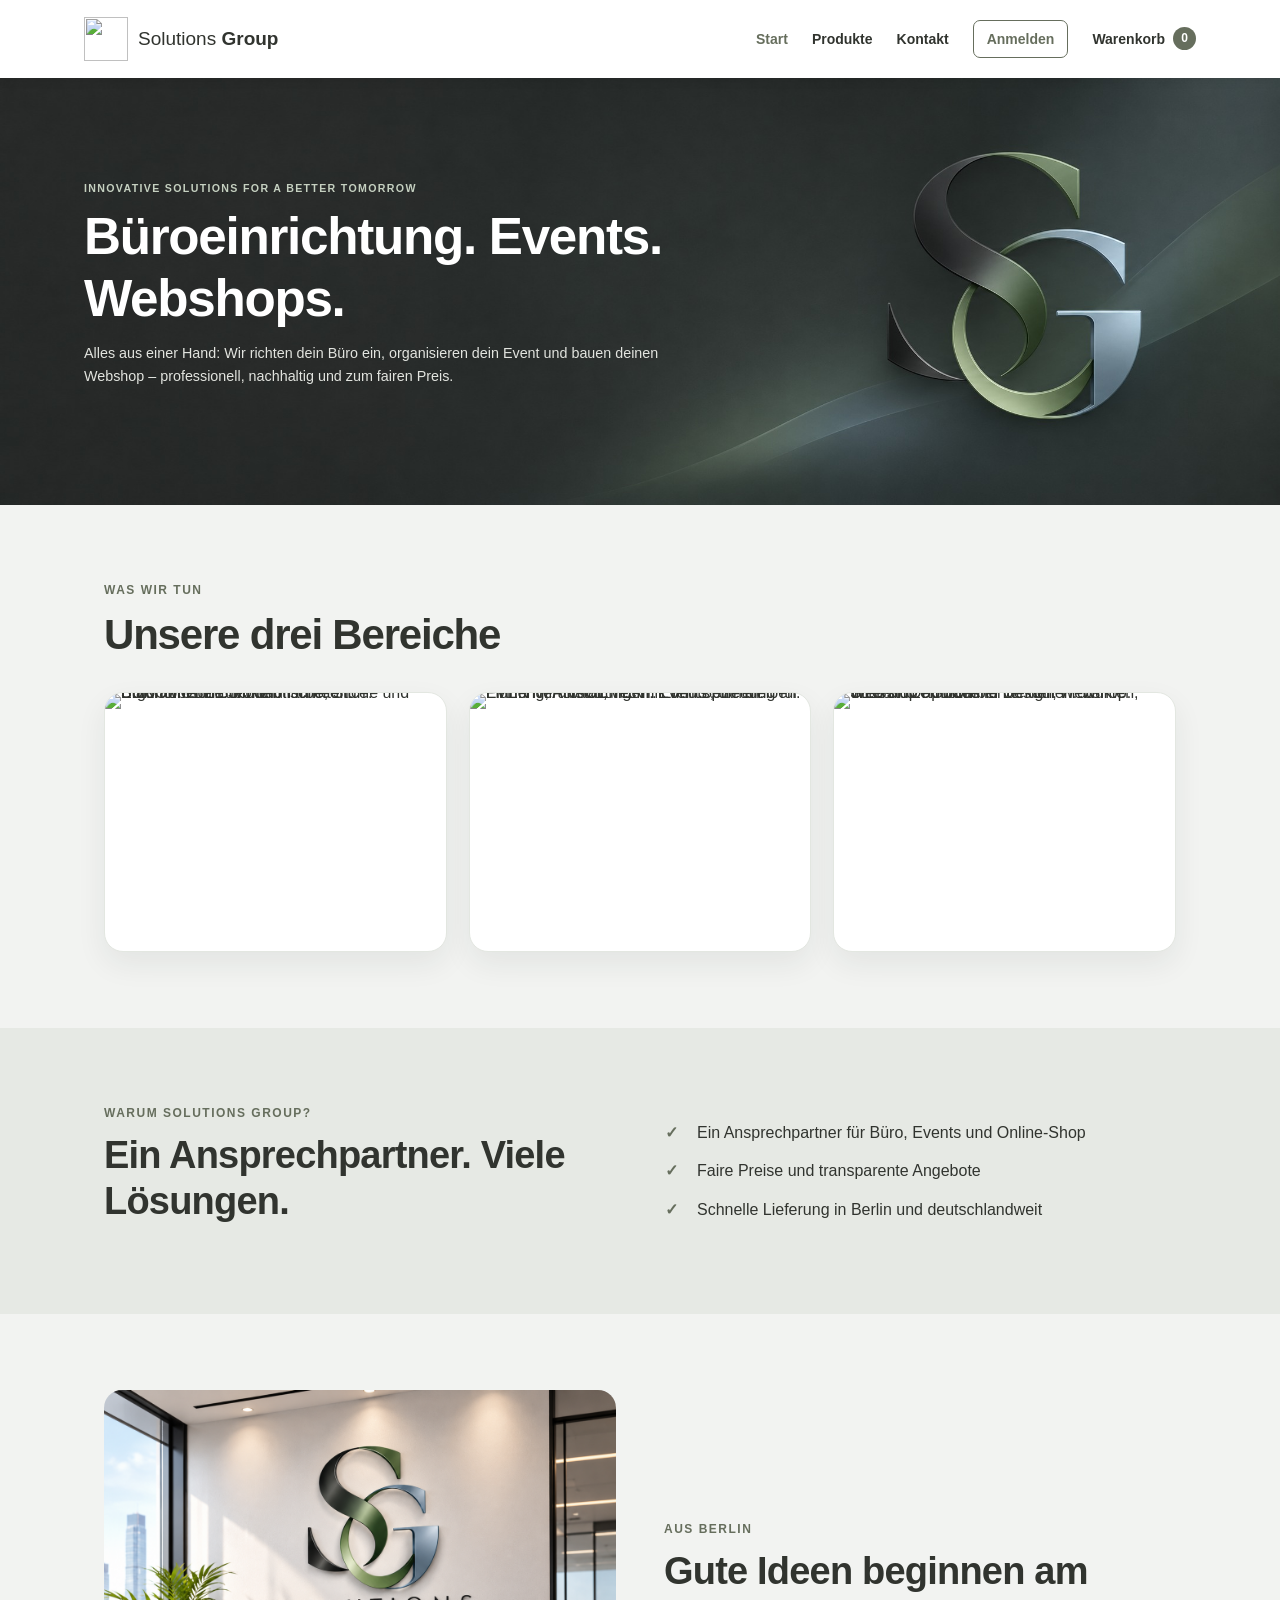
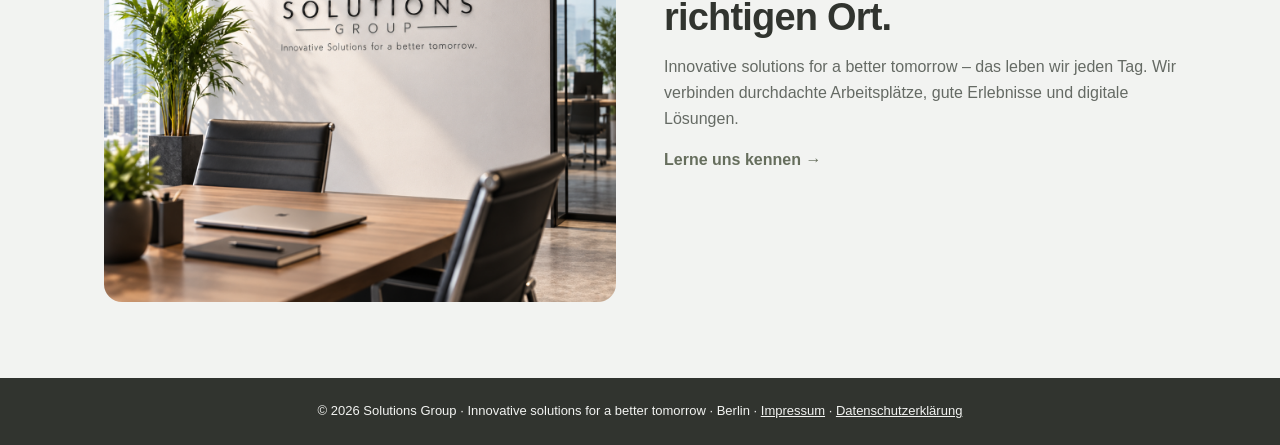
==== vorschau-landingpages/index.html @ e8a99bf3 "Schließe leeren Warenkorb bei Produkte entdecken und führe zur Bereichsauswahl" ====
<!doctype html>
<html lang="de">
  <head>
    <meta charset="utf-8">
    <meta name="viewport" content="width=device-width, initial-scale=1">
    <meta name="description" content="Solutions Group: Büromöbel, Eventmanagement und Webshops aus einer Hand.">
    <title>Solutions Group – Startseite · Vorschau</title><meta name="robots" content="noindex,nofollow">
    <style>:root {
  color-scheme: light;
  --main: #88979f;
  --dark: #31342f;
  --green: #666e5d;
  --light: #f2f3f1;
  --white: #fff;
  --muted: #656a64;
  --shadow: 0 12px 32px rgb(34 42 39 / 9%);
}

* {
  box-sizing: border-box;
}

html {
  scroll-behavior: smooth;
}

body {
  margin: 0;
  background: var(--light);
  color: var(--dark);
  font-family: Arial, Helvetica, sans-serif;
  line-height: 1.6;
}

a {
  color: inherit;
}

.site-header {
  position: sticky;
  z-index: 5;
  top: 0;
  background: rgb(255 255 255 / 96%);
  box-shadow: 0 2px 10px rgb(0 0 0 / 8%);
}

.nav {
  display: flex;
  max-width: 1160px;
  min-height: 78px;
  align-items: center;
  justify-content: space-between;
  gap: 20px;
  margin: auto;
  padding: 10px 24px;
}

.brand {
  display: inline-flex;
  align-items: center;
  gap: 10px;
  color: var(--dark);
  font-size: 19px;
  text-decoration: none;
  white-space: nowrap;
}

.brand-mark {
  display: grid;
  width: 44px;
  height: 44px;
  place-items: center;
  border-radius: 12px;
}

.brand-mark img {
  display: block;
  width: 100%;
  height: 100%;
  object-fit: contain;
}

nav {
  display: flex;
  align-items: center;
  gap: 24px;
}

nav a {
  font-size: 14px;
  font-weight: 700;
  text-decoration: none;
}

nav a:hover,
nav a[aria-current="page"] {
  color: var(--green);
}

.nav-auth-link {
  display: inline-flex;
  min-height: 38px;
  align-items: center;
  justify-content: center;
  padding: 7px 13px;
  border: 1px solid var(--green);
  border-radius: 7px;
  color: var(--green);
  cursor: pointer;
  font: inherit;
  font-size: 14px;
  font-weight: 700;
  text-decoration: none;
  white-space: nowrap;
}

.nav-auth-link:hover {
  background: var(--green);
  color: var(--white);
}

.cart-link {
  white-space: nowrap;
}

.cart-badge {
  display: inline-grid;
  min-width: 23px;
  height: 23px;
  place-items: center;
  margin-left: 4px;
  padding: 0 6px;
  border-radius: 20px;
  background: var(--green);
  color: var(--white);
  font-size: 12px;
}

.hero {
  display: grid;
  min-height: 470px;
  grid-template-columns: minmax(0, 1fr) minmax(260px, 0.9fr);
  align-items: center;
  gap: 32px;
  overflow: hidden;
  padding: 58px max(24px, calc((100vw - 1112px) / 2));
  background: var(--dark);
  color: var(--white);
}

.hero-content {
  max-width: 620px;
}

.eyebrow {
  margin: 0 0 10px;
  color: var(--green);
  font-size: 12px;
  font-weight: 800;
  letter-spacing: 1.5px;
  text-transform: uppercase;
}

.hero .eyebrow {
  color: #c5d0c0;
}

h1,
h2,
h3,
p {
  margin-top: 0;
}

h1,
h2,
h3 {
  line-height: 1.2;
}

.hero h1 {
  max-width: 650px;
  margin-bottom: 14px;
  font-size: clamp(38px, 5vw, 58px);
  letter-spacing: -1.5px;
}

.hero-content > p:not(.eyebrow) {
  max-width: 580px;
  color: #e2e4df;
}

.button {
  display: inline-flex;
  min-height: 46px;
  align-items: center;
  justify-content: center;
  margin-top: 12px;
  padding: 11px 20px;
  border: 0;
  border-radius: 8px;
  background: var(--green);
  color: var(--white);
  cursor: pointer;
  font: inherit;
  font-weight: 700;
  text-align: center;
  text-decoration: none;
  transition: background 150ms ease, transform 150ms ease;
}

.button:hover {
  transform: translateY(-1px);
  background: #535b4b;
}

.button:focus-visible,
a:focus-visible,
input:focus-visible,
textarea:focus-visible,
select:focus-visible {
  outline: 3px solid #d8c17c;
  outline-offset: 3px;
}

.hero-art {
  position: relative;
  height: 300px;
  overflow: hidden;
  border: 1px solid rgb(255 255 255 / 13%);
  border-radius: 28px;
  background: linear-gradient(145deg, #9aa8aa, #d6d5c6);
}

.art-window {
  position: absolute;
  top: 30px;
  right: 35px;
  width: 150px;
  height: 126px;
  border: 10px solid #f1eee0;
  background: linear-gradient(145deg, #dce5dc 50%, #a9b49f 50%);
}

.art-desk {
  position: absolute;
  right: 6%;
  bottom: 60px;
  left: 8%;
  height: 19px;
  border-radius: 4px;
  background: #785d47;
}

.art-desk::after {
  position: absolute;
  top: 18px;
  right: 16%;
  left: 16%;
  height: 88px;
  border-right: 8px solid #705947;
  border-left: 8px solid #705947;
  content: "";
}

.art-chair {
  position: absolute;
  bottom: 45px;
  left: 34%;
  width: 62px;
  height: 74px;
  border-radius: 22px 22px 9px 9px;
  background: var(--green);
  box-shadow: 28px 60px 0 -26px var(--dark);
}

.art-plant {
  position: absolute;
  right: 13%;
  bottom: 79px;
  width: 34px;
  height: 42px;
  border-radius: 50% 50% 15% 15%;
  background: #78836b;
  box-shadow: -16px -16px 0 -5px #78836b, 16px -22px 0 -7px #78836b;
}

.container {
  width: min(1120px, 100%);
  margin: 0 auto;
  padding: 0 24px;
}

.section {
  padding-top: 76px;
  padding-bottom: 76px;
}

.section-heading {
  margin-bottom: 24px;
}

.section-heading h2,
.why-grid h2,
.office h2,
.contact-layout h2 {
  margin-bottom: 14px;
  font-size: clamp(28px, 3vw, 38px);
  letter-spacing: -0.8px;
}

.grid {
  display: grid;
  grid-template-columns: repeat(3, minmax(0, 1fr));
  gap: 20px;
}

.card {
  padding: 25px;
  border: 1px solid #e8e9e5;
  border-radius: 14px;
  background: var(--white);
  box-shadow: var(--shadow);
}

.card h3 {
  margin: 14px 0 9px;
  font-size: 21px;
}

.card p {
  margin-bottom: 0;
  color: var(--muted);
}

.tag {
  display: inline-block;
  padding: 5px 10px;
  border-radius: 20px;
  background: #e9eeeb;
  color: #4b5a51;
  font-size: 11px;
  font-weight: 800;
  letter-spacing: 0.6px;
}

.services-section .section-heading {
  margin-bottom: 32px;
}

.services-section .section-heading h2 {
  position: relative;
  width: fit-content;
  margin-bottom: 0;
  font-size: clamp(32px, 3.6vw, 42px);
  letter-spacing: -1.2px;
}

.services-section .grid {
  gap: 22px;
}

.service-card {
  display: block;
  overflow: hidden;
  padding: 0;
  border: 1px solid #e3e7e1;
  border-radius: 19px;
  background: var(--white);
  box-shadow: 0 12px 30px rgb(34 42 39 / 7%);
  line-height: 0;
  text-decoration: none;
}

.service-card img {
  display: block;
  width: 100%;
  height: auto;
}

@media (hover: hover) and (prefers-reduced-motion: no-preference) {
  .service-card {
    transition: transform 220ms ease, box-shadow 220ms ease, border-color 220ms ease;
  }

  .service-card:hover {
    transform: translateY(-5px);
    border-color: #cbd3c9;
    box-shadow: 0 19px 42px rgb(34 42 39 / 12%);
  }
}

.why-section {
  background: #e6e9e4;
}

.why-grid {
  display: grid;
  grid-template-columns: 1fr 1fr;
  align-items: center;
  gap: 50px;
}

.benefits {
  display: grid;
  gap: 13px;
  margin: 0;
  padding: 0;
  list-style: none;
}

.benefits li {
  position: relative;
  padding-left: 32px;
}

.benefits li::before {
  position: absolute;
  left: 0;
  color: var(--green);
  content: "✓";
  font-weight: 900;
}

.office {
  display: grid;
  grid-template-columns: 1fr 1fr;
  align-items: center;
  gap: 48px;
}

.office p:not(.eyebrow) {
  color: var(--muted);
}

.office-art {
  position: relative;
  min-height: 280px;
  overflow: hidden;
  border-radius: 18px;
  background: linear-gradient(140deg, #dce3dd, #b6c0b5);
}

.office-sun {
  position: absolute;
  top: 35px;
  right: 34px;
  width: 95px;
  height: 95px;
  border: 10px solid #f4f1e5;
  background: #c7d5d0;
}

.office-table {
  position: absolute;
  right: 8%;
  bottom: 60px;
  left: 8%;
  height: 18px;
  background: #795d49;
}

.office-table::after {
  position: absolute;
  top: 18px;
  right: 16%;
  left: 16%;
  height: 65px;
  border-right: 8px solid #795d49;
  border-left: 8px solid #795d49;
  content: "";
}

.office-leaf {
  position: absolute;
  bottom: 79px;
  left: 18%;
  width: 27px;
  height: 55px;
  border-radius: 100% 0;
  background: #687a63;
  box-shadow: 17px -13px 0 -4px #687a63, 24px 6px 0 -6px #687a63;
}

.text-link {
  color: var(--green);
  font-weight: 800;
  text-decoration: none;
}

.text-link:hover {
  text-decoration: underline;
}

.site-footer {
  padding: 23px 24px;
  background: var(--dark);
  color: #f2f3f1;
  text-align: center;
}

.site-footer p {
  margin: 0;
  font-size: 13px;
}

.page-hero {
  padding: 60px 24px;
  background: #e6e9e4;
  text-align: center;
}

.page-hero h1 {
  margin-bottom: 10px;
  font-size: clamp(38px, 5vw, 52px);
}

.page-hero > p:last-child {
  margin-bottom: 0;
  color: var(--muted);
}

.product-card {
  overflow: hidden;
  padding: 0;
}

.product-card .card-body {
  padding: 22px;
}

.product-category + .product-category {
  margin-top: 58px;
}

.product-category .section-heading {
  margin-bottom: 24px;
}

.product-category .section-heading h2 {
  margin-bottom: 0;
  font-size: clamp(28px, 3vw, 36px);
}

.product-image {
  display: block;
  width: 100%;
  aspect-ratio: 4 / 3;
  background: #fff;
  object-fit: contain;
}

.product-card h2 {
  margin: 13px 0 8px;
  font-size: 22px;
}

.price {
  margin: 13px 0 0;
  color: var(--green);
  font-size: 20px;
  font-weight: 900;
}

.notice {
  margin: 24px 0 0;
  color: var(--muted);
  font-size: 13px;
}

.cart-section {
  padding-top: 70px;
  border-top: 1px solid #dfe3dd;
  scroll-margin-top: 100px;
}

.cart-layout {
  display: grid;
  grid-template-columns: minmax(0, 1fr) 320px;
  align-items: start;
  gap: 28px;
}

.cart-items {
  display: grid;
  gap: 14px;
}

.cart-item {
  display: grid;
  grid-template-columns: 96px minmax(0, 1fr) auto;
  align-items: center;
  gap: 20px;
  padding: 16px;
  border: 1px solid #e6e9e4;
  border-radius: 14px;
  background: var(--white);
  box-shadow: 0 5px 18px rgb(34 42 39 / 5%);
}

.cart-item-image {
  display: block;
  width: 96px;
  height: 96px;
  border-radius: 10px;
  background: #f5f6f3;
  object-fit: contain;
}

.cart-item-details h3 {
  margin: 0 0 7px;
  font-size: 17px;
}

.cart-unit-price,
.cart-item-total {
  margin: 0;
  color: var(--muted);
  font-size: 14px;
}

.cart-item-actions {
  display: grid;
  grid-template-columns: auto auto;
  align-items: center;
  justify-items: end;
  gap: 10px 20px;
}

.quantity-control {
  display: inline-flex;
  min-height: 38px;
  align-items: center;
  border: 1px solid #dfe3dd;
  border-radius: 9px;
  background: #fff;
}

.quantity-button {
  display: grid;
  width: 36px;
  height: 36px;
  place-items: center;
  border: 0;
  border-radius: 8px;
  background: transparent;
  color: var(--dark);
  cursor: pointer;
  font: inherit;
  font-size: 20px;
}

.quantity-button:hover {
  background: #f1f3ef;
}

.quantity-value {
  min-width: 24px;
  font-size: 14px;
  font-weight: 700;
  text-align: center;
}

.cart-item-total {
  color: var(--dark);
  font-weight: 800;
  white-space: nowrap;
}

.cart-remove {
  grid-column: 1 / -1;
  padding: 0;
  border: 0;
  background: none;
  color: #7a514b;
  cursor: pointer;
  font: inherit;
  font-size: 13px;
  font-weight: 700;
}

.cart-remove:hover {
  color: #963f33;
  text-decoration: underline;
}

.cart-empty {
  padding: 38px 24px;
  border: 1px dashed #cbd2c8;
  border-radius: 14px;
  background: rgb(255 255 255 / 65%);
  text-align: center;
}

.cart-empty h3 {
  margin-bottom: 8px;
  font-size: 20px;
}

.cart-empty p {
  margin-bottom: 14px;
  color: var(--muted);
}

.cart-empty .button {
  margin-top: 0;
}

.cart-summary {
  position: sticky;
  top: 100px;
  padding: 24px;
  border: 1px solid #e6e9e4;
  border-radius: 14px;
  background: var(--white);
  box-shadow: var(--shadow);
}

.cart-summary h3 {
  margin-bottom: 20px;
  font-size: 21px;
}

.cart-summary-row {
  display: flex;
  justify-content: space-between;
  gap: 12px;
  padding: 12px 0;
  color: var(--muted);
  font-size: 14px;
}

.cart-summary-total {
  margin-top: 5px;
  border-top: 1px solid #e6e9e4;
  color: var(--dark);
  font-size: 16px;
}

.cart-summary-total strong {
  font-size: 20px;
  white-space: nowrap;
}

.cart-summary-note {
  margin: 10px 0 18px;
  color: var(--muted);
  font-size: 12px;
}

.cart-continue {
  width: 100%;
  margin-top: 0;
}

[data-cart-summary][hidden] {
  display: none;
}

.cart-empty,
.cart-total {
  color: var(--muted);
}

.cart-total {
  margin-top: 16px;
  font-weight: 800;
}

.contact-layout {
  display: grid;
  grid-template-columns: 0.8fr 1.2fr;
  align-items: start;
  gap: 50px;
}

.contact-layout > div > p:not(.eyebrow) {
  color: var(--muted);
}

.contact-note {
  margin-top: 24px;
  padding: 16px 18px;
  border-left: 4px solid var(--green);
  border-radius: 5px;
  background: #e6e9e4;
}

.contact-note p {
  margin: 6px 0 0;
  color: var(--muted);
  font-size: 14px;
}

.contact-form {
  display: grid;
  gap: 8px;
  padding: 25px;
  border-radius: 14px;
  background: var(--white);
  box-shadow: var(--shadow);
}

.contact-form label {
  margin-top: 8px;
  font-size: 14px;
  font-weight: 700;
}

.contact-form input,
.contact-form textarea,
.contact-form select {
  width: 100%;
  padding: 11px 12px;
  border: 1px solid #cdd1cb;
  border-radius: 7px;
  background: #fff;
  color: var(--dark);
  font: inherit;
}

.contact-form textarea {
  resize: vertical;
}

.contact-form .button {
  justify-self: start;
}

.form-status {
  min-height: 24px;
  margin: 4px 0 0;
  color: #6a3b36;
  font-size: 14px;
}

.login-section {
  display: grid;
  min-height: 65vh;
  place-items: center;
  padding-top: 56px;
  padding-bottom: 56px;
  background: linear-gradient(145deg, #e6e9e4, var(--light) 55%);
}

.login-card {
  width: min(440px, 100%);
  padding: clamp(24px, 6vw, 40px);
}

.login-card h1 {
  margin-bottom: 9px;
  font-size: clamp(30px, 5vw, 38px);
  letter-spacing: -0.8px;
}

.login-intro {
  margin-bottom: 20px;
  color: var(--muted);
}

.form-status[role="alert"]:not(:empty) {
  padding: 10px 12px;
  border-radius: 7px;
  background: #f7e9e7;
}

@media (max-width: 760px) {
  .nav {
    flex-direction: column;
    justify-content: center;
    gap: 8px;
    padding: 12px 16px;
  }

  nav {
    flex-wrap: wrap;
    justify-content: center;
    gap: 10px 18px;
  }

  .hero {
    min-height: 0;
    grid-template-columns: 1fr;
    padding: 50px 24px;
  }

  .hero-art {
    height: 230px;
  }

  .grid {
    grid-template-columns: 1fr;
  }

  .services-section .section-heading {
    margin-bottom: 25px;
  }

  .services-section .grid {
    gap: 17px;
  }

  .why-grid,
  .office,
  .contact-layout {
    grid-template-columns: 1fr;
    gap: 25px;
  }

  .cart-layout {
    grid-template-columns: 1fr;
  }

  .cart-summary {
    position: static;
  }

  .cart-item {
    grid-template-columns: 72px minmax(0, 1fr);
    gap: 14px;
    padding: 12px;
  }

  .cart-item-image {
    width: 72px;
    height: 72px;
  }

  .cart-item-actions {
    grid-column: 1 / -1;
    grid-template-columns: auto 1fr auto;
    justify-items: start;
    padding-top: 10px;
    border-top: 1px solid #eef0ec;
  }

  .cart-remove {
    grid-column: auto;
    justify-self: end;
  }

  .section {
    padding-top: 54px;
    padding-bottom: 54px;
  }
}
</style>

  <style>
/* Proportionaler Banner mit fließender Typografie bis zur Handyansicht. */
.hero { position: relative; display: block; min-height: 0; padding: 0; background: #252a29; }
.hero-banner { display: block; width: 100%; height: auto; aspect-ratio: 3 / 1; object-fit: contain; }
.hero .hero-content { position: absolute; top: 50%; left: max(24px, calc((100vw - 1112px) / 2)); transform: translateY(-50%); width: 56%; max-width: 680px; z-index: 1; }
.hero h1 { font-size: clamp(26px, 4vw, 58px); margin-bottom: clamp(8px, 1vw, 14px); letter-spacing: -0.025em; }
.hero .eyebrow { font-size: clamp(9px, 0.83vw, 12px); letter-spacing: clamp(0.6px, 0.104vw, 1.5px); margin-bottom: clamp(6px, 0.69vw, 10px); }
.hero-content > p:not(.eyebrow) { font-size: clamp(11px, 1.12vw, 16px); margin-bottom: clamp(6px, 1.11vw, 16px); }
.hero .button { font-size: clamp(11px, 1.11vw, 16px); min-height: clamp(30px, 3.2vw, 46px); margin-top: clamp(4px, 0.83vw, 12px); padding: clamp(6px, 0.76vw, 11px) clamp(10px, 1.39vw, 20px); }
@media (max-width: 600px) {
  .hero .hero-content { position: static; transform: none; width: auto; max-width: none; padding: 24px 24px 32px; }
  .hero h1 { font-size: clamp(30px, 8vw, 42px); }
  .hero .eyebrow { font-size: 12px; letter-spacing: 1px; margin-bottom: 10px; }
  .hero-content > p:not(.eyebrow) { font-size: 16px; margin-bottom: 16px; }
  .hero .button { font-size: 16px; min-height: 46px; padding: 11px 20px; margin-top: 12px; }
}
</style><style>
.office-photo { display: block; width: 100%; height: auto; border-radius: 18px; }
</style><link rel="stylesheet" href="css/warenkorb.css?v=warenkorb-1"></head>
  <body>
    <header class="site-header">
      <div class="nav">
        <a class="brand" href="index.html?v=warenkorb-1" aria-label="Solutions Group – Startseite">
          <span class="brand-mark" aria-hidden="true"><img src="https://testseite-ubungsfirma.web.app/images/logo.png" alt="" width="44" height="44"></span>
          <span>Solutions <strong>Group</strong></span>
        </a>
        <nav aria-label="Hauptnavigation">
          <a aria-current="page" href="index.html?v=warenkorb-1">Start</a>
          <a href="produkte.html?v=warenkorb-1">Produkte</a>
          <a href="kontakt.html?v=warenkorb-1">Kontakt</a>
          <a class="nav-auth-link" data-auth-action href="login.html?v=warenkorb-1">Anmelden</a>
          <button class="cart-link" type="button" data-open-cart aria-haspopup="dialog" aria-controls="sharedCartDialog" aria-expanded="false">Warenkorb <span class="cart-badge" data-cart-count>0</span></button>
        </nav>
      </div>
    </header>

    <main>
      <section class="hero">
        <img class="hero-banner" src="banner-ci.jpg" width="2172" height="724" alt="" aria-hidden="true" fetchpriority="high" decoding="async">
        <div class="hero-content">
          <p class="eyebrow">Innovative solutions for a better tomorrow</p>
          <h1>Büroeinrichtung. Events. Webshops.</h1>
          <p>Alles aus einer Hand: Wir richten dein Büro ein, organisieren dein Event und bauen deinen Webshop – professionell, nachhaltig und zum fairen Preis.</p>
        </div>
      </section>

      <section class="section container services-section">
        <div class="section-heading">
          <p class="eyebrow">Was wir tun</p>
          <h2>Unsere drei Bereiche</h2>
        </div>
        <div class="grid">
          <a
            class="card service-card"
            href="produkte.html?v=warenkorb-1"
          >
            <img src="https://testseite-ubungsfirma.web.app/images/startseite-bueromoebel.png" alt="BÜROMÖBEL. Modern arbeiten. Ergonomische Schreibtische, Stühle und Stauraum für Büro und Homeoffice. Büromöbel entdecken." width="1015" height="768" loading="lazy" decoding="async">
          </a>
          <a
            class="card service-card"
            href="events.html?v=warenkorb-1"
          >
            <img src="https://testseite-ubungsfirma.web.app/images/startseite-events.png" alt="EVENTMANAGEMENT. Events, die bleiben. Planung, Aufbau, Technik und Betreuung für Firmenveranstaltungen. Events planen." width="1015" height="768" loading="lazy" decoding="async">
          </a>
          <a
            class="card service-card"
            href="webshops.html?v=warenkorb-1"
          >
            <img src="https://testseite-ubungsfirma.web.app/images/startseite-webshops.png" alt="WEBSHOPS. Online verkaufen. Wir unterstützen dich bei Design, Produkten, SEO und Updates für deinen Webshop. Webshop aufbauen." width="1015" height="768" loading="lazy" decoding="async">
          </a>
        </div>
      </section>

      <section class="section why-section">
        <div class="container why-grid">
          <div>
            <p class="eyebrow">Warum Solutions Group?</p>
            <h2>Ein Ansprechpartner. Viele Lösungen.</h2>
          </div>
          <ul class="benefits">
            <li>Ein Ansprechpartner für Büro, Events und Online-Shop</li>
            <li>Faire Preise und transparente Angebote</li>
            <li>Schnelle Lieferung in Berlin und deutschlandweit</li>
          </ul>
        </div>
      </section>

      <section class="section container office">
        <img class="office-photo" src="buero-berlin.png" alt="Heller Besprechungsraum mit Solutions-Group-Logo an der Wand, Pflanzen und Konferenztisch" width="1254" height="1254" loading="lazy" decoding="async">
        <div>
          <p class="eyebrow">Aus Berlin</p>
          <h2>Gute Ideen beginnen am richtigen Ort.</h2>
          <p>Innovative solutions for a better tomorrow – das leben wir jeden Tag. Wir verbinden durchdachte Arbeitsplätze, gute Erlebnisse und digitale Lösungen.</p>
          <a class="text-link" href="kontakt.html?v=warenkorb-1">Lerne uns kennen <span aria-hidden="true">→</span></a>
        </div>
      </section>
    </main>

    <footer class="site-footer">
      <p>© <span data-year>2026</span> Solutions Group · Innovative solutions for a better tomorrow · Berlin · <a href="impressum.html?v=warenkorb-1">Impressum</a> · <a href="datenschutzerklarung.html?v=warenkorb-1">Datenschutzerklärung</a></p>
    </footer>

<dialog class="sg-cart-dialog" id="sharedCartDialog" aria-labelledby="sharedCartTitle">
  <div class="sg-dialog-heading"><h2 id="sharedCartTitle">Deine Auswahl</h2><button class="sg-dialog-close" type="button" data-close-shared-cart aria-label="Warenkorb schließen">Schließen</button></div>
  <div class="sg-cart-content" data-shared-cart-content></div>
</dialog>
<dialog class="sg-request-dialog" id="requestDialog" aria-labelledby="requestTitle">
  <div class="sg-dialog-heading"><h2 id="requestTitle">Deine Anfrage</h2><button class="sg-dialog-close" type="button" data-close-request aria-label="Anfrage schließen">Schließen</button></div>
  <form class="contact-form" id="requestForm">
    <p class="sg-cart-note">Unverbindliche Anfrage für deine vorgemerkten Pakete. Diese Vorschau versendet noch keine Nachrichten.</p>
    <label for="requestSelection">Ausgewählte Pakete</label><textarea id="requestSelection" name="selection" rows="3" readonly></textarea>
    <label for="requestName">Name</label><input id="requestName" name="name" autocomplete="name" required>
    <label for="requestEmail">E-Mail-Adresse</label><input id="requestEmail" name="email" type="email" autocomplete="email" required>
    <label for="requestMessage">Dein Vorhaben</label><textarea id="requestMessage" name="message" rows="4" required></textarea>
    <button class="button" type="submit">Demo-Anfrage prüfen</button><p id="requestStatus" class="form-status" role="status" aria-live="polite"></p>
  </form>
</dialog>
<dialog class="store-dialog checkout-dialog" id="checkoutDialog" aria-labelledby="checkoutTitle">
      <div class="dialog-shell checkout-shell">
        <form method="dialog" class="dialog-close-form"><button class="dialog-close" aria-label="Kasse schließen">×</button></form>
        <p class="eyebrow">Büroeinrichtung · Demo</p>
        <h2 id="checkoutTitle">Demo-Checkout</h2>
        <ol class="checkout-steps" aria-label="Checkout-Schritte">
          <li data-checkout-step-indicator="shipping" aria-current="step">Lieferung</li>
          <li data-checkout-step-indicator="payment">Zahlung</li>
          <li data-checkout-step-indicator="confirmation">Bestätigung</li>
        </ol>
        <form class="checkout-form" id="shippingForm">
          <h3>Lieferadresse</h3>
          <div class="checkout-fields">
            <label>Vor- und Nachname<input name="fullName" autocomplete="name" required></label>
            <label>E-Mail-Adresse<input name="email" type="email" autocomplete="email" required></label>
            <label>Straße und Hausnummer<input name="street" autocomplete="street-address" required></label>
            <label>Postleitzahl<input name="postalCode" autocomplete="postal-code" inputmode="numeric" required></label>
            <label>Ort<input name="city" autocomplete="address-level2" required></label>
          </div>
          <p class="checkout-error" data-shipping-error role="alert"></p>
          <button class="button" type="submit">Weiter zur Zahlung</button>
        </form>
        <form class="checkout-form" id="paymentForm" hidden>
          <h3>Zahlungsmethode</h3>
          <label>Zahlungsart<select name="method"><option value="card">Kreditkarte (Simulation)</option><option value="invoice">Rechnung (Simulation)</option></select></label>
          <div data-card-fields>
            <label>Kartennummer (Demo)<input name="cardNumber" inputmode="numeric" autocomplete="off" pattern="[0-9 ]{16,23}" maxlength="23" placeholder="0000 0000 0000 0000" required></label>
            <div class="checkout-fields checkout-card-fields">
              <label>Gültig bis<input name="expiry" inputmode="numeric" autocomplete="off" pattern="(0[1-9]|1[0-2])\/[0-9]{2}" placeholder="MM/JJ" required></label>
              <label>Prüfnummer<input name="cvv" inputmode="numeric" autocomplete="off" pattern="[0-9]{3,4}" maxlength="4" placeholder="123" required></label>
            </div>
          </div>
          <p class="checkout-demo-warning">Nur eine Bestellsimulation: Keine Kartendaten werden gespeichert oder an einen Zahlungsdienst gesendet.</p>
          <p class="checkout-error" data-payment-error role="alert"></p>
          <div class="checkout-form-actions"><button class="button button-secondary" type="button" data-checkout-back>Zurück</button><button class="button" type="submit">Kostenpflichtig bestellen (Demo)</button></div>
        </form>
        <section class="checkout-confirmation" data-order-confirmation hidden aria-live="polite">
          <p class="eyebrow">Vielen Dank</p>
          <h3>Deine Demo-Bestellung ist bestätigt.</h3>
          <p data-order-id></p>
          <p data-order-summary></p>
          <button class="button" type="button" data-close-checkout>Weiter einkaufen</button>
        </section>
      </div>
    </dialog>
<script src="js/vorschau.js?v=warenkorb-1" defer></script>
<script src="js/warenkorb.js?v=warenkorb-2" defer></script>
</body>
</html>
---- vorschau-landingpages/css/warenkorb.css ----
button.cart-link { border: 0; background: transparent; color: inherit; font: inherit; font-size: 14px; font-weight: 700; cursor: pointer; padding: 0; display: inline-flex; align-items: center; gap: 4px; }
button.cart-link:hover { color: var(--green); }
button.cart-link:focus-visible, .sg-cart-dialog button:focus-visible, .sg-cart-dialog a:focus-visible, .sg-request-dialog button:focus-visible { outline: 3px solid #d8c17c; outline-offset: 3px; }
.sg-cart-dialog, .sg-request-dialog { box-sizing: border-box; width: min(620px, calc(100% - 32px)); max-height: 85dvh; margin: auto; padding: 0; border: 1px solid #e2e5df; border-radius: 16px; color: var(--dark, #31342f); background: var(--white, #fff); box-shadow: 0 20px 70px rgb(0 0 0 / 25%); overscroll-behavior: contain; }
.sg-cart-dialog::backdrop, .sg-request-dialog::backdrop { background: rgb(34 42 39 / 55%); }
.sg-dialog-heading { position: sticky; top: 0; z-index: 1; display: flex; justify-content: space-between; align-items: center; gap: 16px; padding: 20px 24px; border-bottom: 1px solid #e6e9e4; background: var(--white, #fff); }
.sg-dialog-heading h2 { margin: 0; font-size: 24px; }
.sg-dialog-close { border: 1px solid #cdd1cb; border-radius: 7px; background: var(--white, #fff); color: var(--dark); font: inherit; padding: 7px 12px; cursor: pointer; }
.sg-cart-content { padding: 0 24px 24px; }
.sg-cart-empty { padding: 30px 0 10px; text-align: center; }
.sg-cart-empty h3 { font-size: 25px; }
.sg-cart-empty p, .sg-cart-note { color: var(--muted, #656a64); }
.sg-cart-section { padding-top: 24px; }
.sg-cart-section + .sg-cart-section { margin-top: 24px; border-top: 1px solid #cdd1cb; }
.sg-cart-section h3 { margin-bottom: 18px; font-size: 21px; }
.sg-cart-row { display: flex; gap: 14px; padding: 14px 0; border-bottom: 1px solid #e8e9e5; }
.sg-cart-row > img { flex: 0 0 64px; width: 64px; height: 64px; border-radius: 8px; object-fit: contain; background: #f2f3f1; }
.sg-cart-row-copy { min-width: 0; flex: 1; }
.sg-cart-row h4, .sg-request-row h4 { margin: 0 0 5px; font-size: 16px; overflow-wrap: anywhere; }
.sg-cart-row p, .sg-request-row p { font-size: 13px; margin: 0 0 8px; color: var(--muted); }
.sg-cart-controls { display: flex; flex-wrap: wrap; gap: 10px; align-items: center; }
.sg-cart-controls strong { margin-left: auto; font-size: 14px; }
.sg-cart-quantity-button { width: 30px; height: 30px; border: 1px solid #cdd1cb; border-radius: 6px; background: #f2f3f1; color: var(--dark); font: inherit; cursor: pointer; }
.sg-cart-quantity-button:disabled { opacity: .5; cursor: default; }
.sg-cart-text-button { border: 0; padding: 4px 0; color: #6a3b36; background: transparent; font: inherit; font-size: 13px; cursor: pointer; text-decoration: underline; text-underline-offset: 3px; }
.sg-cart-total-row { display: flex; justify-content: space-between; gap: 16px; margin: 14px 0 0; font-size: 14px; }
.sg-cart-total-row strong { white-space: nowrap; }
.sg-cart-note { font-size: 13px; line-height: 1.6; margin: 12px 0 0; }
.sg-cart-section > .button { margin-top: 18px; width: 100%; }
.sg-request-row { display: flex; align-items: center; justify-content: space-between; gap: 16px; padding: 14px 0; border-bottom: 1px solid #e8e9e5; }
.sg-request-dialog .contact-form { padding: 24px; box-shadow: none; }
.sg-request-dialog textarea { resize: vertical; }
.sg-package-status { min-height: 24px; margin: 16px 0 0; font-size: 14px; color: var(--green); }
.offer-card button[aria-pressed=true] { background: var(--dark); }
#checkoutDialog { box-sizing: border-box; width: min(640px, calc(100% - 32px)); max-height: 90dvh; padding: 0; border: 1px solid #e2e5df; border-radius: 16px; background: #fff; color: var(--dark); }
#checkoutDialog::backdrop { background: rgb(34 42 39 / 55%); }
#checkoutDialog .dialog-shell { padding: 24px; }
#checkoutDialog .dialog-close-form { display: flex; justify-content: flex-end; margin-bottom: 12px; }
#checkoutDialog .dialog-close { border: 1px solid #cdd1cb; border-radius: 7px; background: #fff; padding: 4px 12px; font: inherit; font-size: 24px; cursor: pointer; }
#checkoutDialog .checkout-steps { display: flex; list-style: none; gap: 16px; padding: 0; font-size: 13px; color: var(--muted); }
#checkoutDialog [aria-current=step] { color: var(--green); font-weight: 700; }
#checkoutDialog .checkout-form { display: grid; gap: 14px; }
#checkoutDialog label { display: grid; gap: 5px; font-size: 14px; }
#checkoutDialog input, #checkoutDialog select { box-sizing: border-box; width: 100%; padding: 10px 12px; border: 1px solid #cdd1cb; border-radius: 7px; font: inherit; }
#checkoutDialog .checkout-fields { display: grid; grid-template-columns: 1fr 1fr; gap: 12px; }
#checkoutDialog [hidden] { display: none !important; }
#checkoutDialog .checkout-demo-warning, #checkoutDialog .checkout-error { font-size: 13px; }
#checkoutDialog .checkout-form-actions { display: flex; flex-wrap: wrap; gap: 12px; }
@media (max-width: 480px) { .sg-cart-content { padding: 0 16px 20px; } .sg-dialog-heading { padding: 16px; } .sg-dialog-heading h2 { font-size: 21px; } .sg-cart-total-row { font-size: 12px; gap: 8px; } .sg-cart-row { gap: 10px; } .sg-cart-row > img { flex-basis: 48px; width: 48px; height: 48px; } .sg-cart-controls { gap: 8px; } .sg-cart-controls .sg-cart-text-button { flex-basis: 100%; text-align: left; } #checkoutDialog .checkout-fields { grid-template-columns: 1fr; } }

.sg-cart-coupon { margin-top: 18px; font-size: 13px; }
.sg-cart-coupon summary { cursor: pointer; font-weight: 700; }
.sg-cart-coupon form { display: flex; flex-wrap: wrap; align-items: center; gap: 10px; margin-top: 12px; }
.sg-cart-coupon label { flex-basis: 100%; }
.sg-cart-coupon input { flex: 1; min-width: 80px; width: 120px; padding: 9px; border: 1px solid #cdd1cb; border-radius: 7px; font: inherit; }
.sg-cart-coupon [role=status] { flex-basis: 100%; margin: 0; color: var(--muted); }
html:has(#sharedCartDialog[open]), html:has(#requestDialog[open]) { overflow: hidden; }
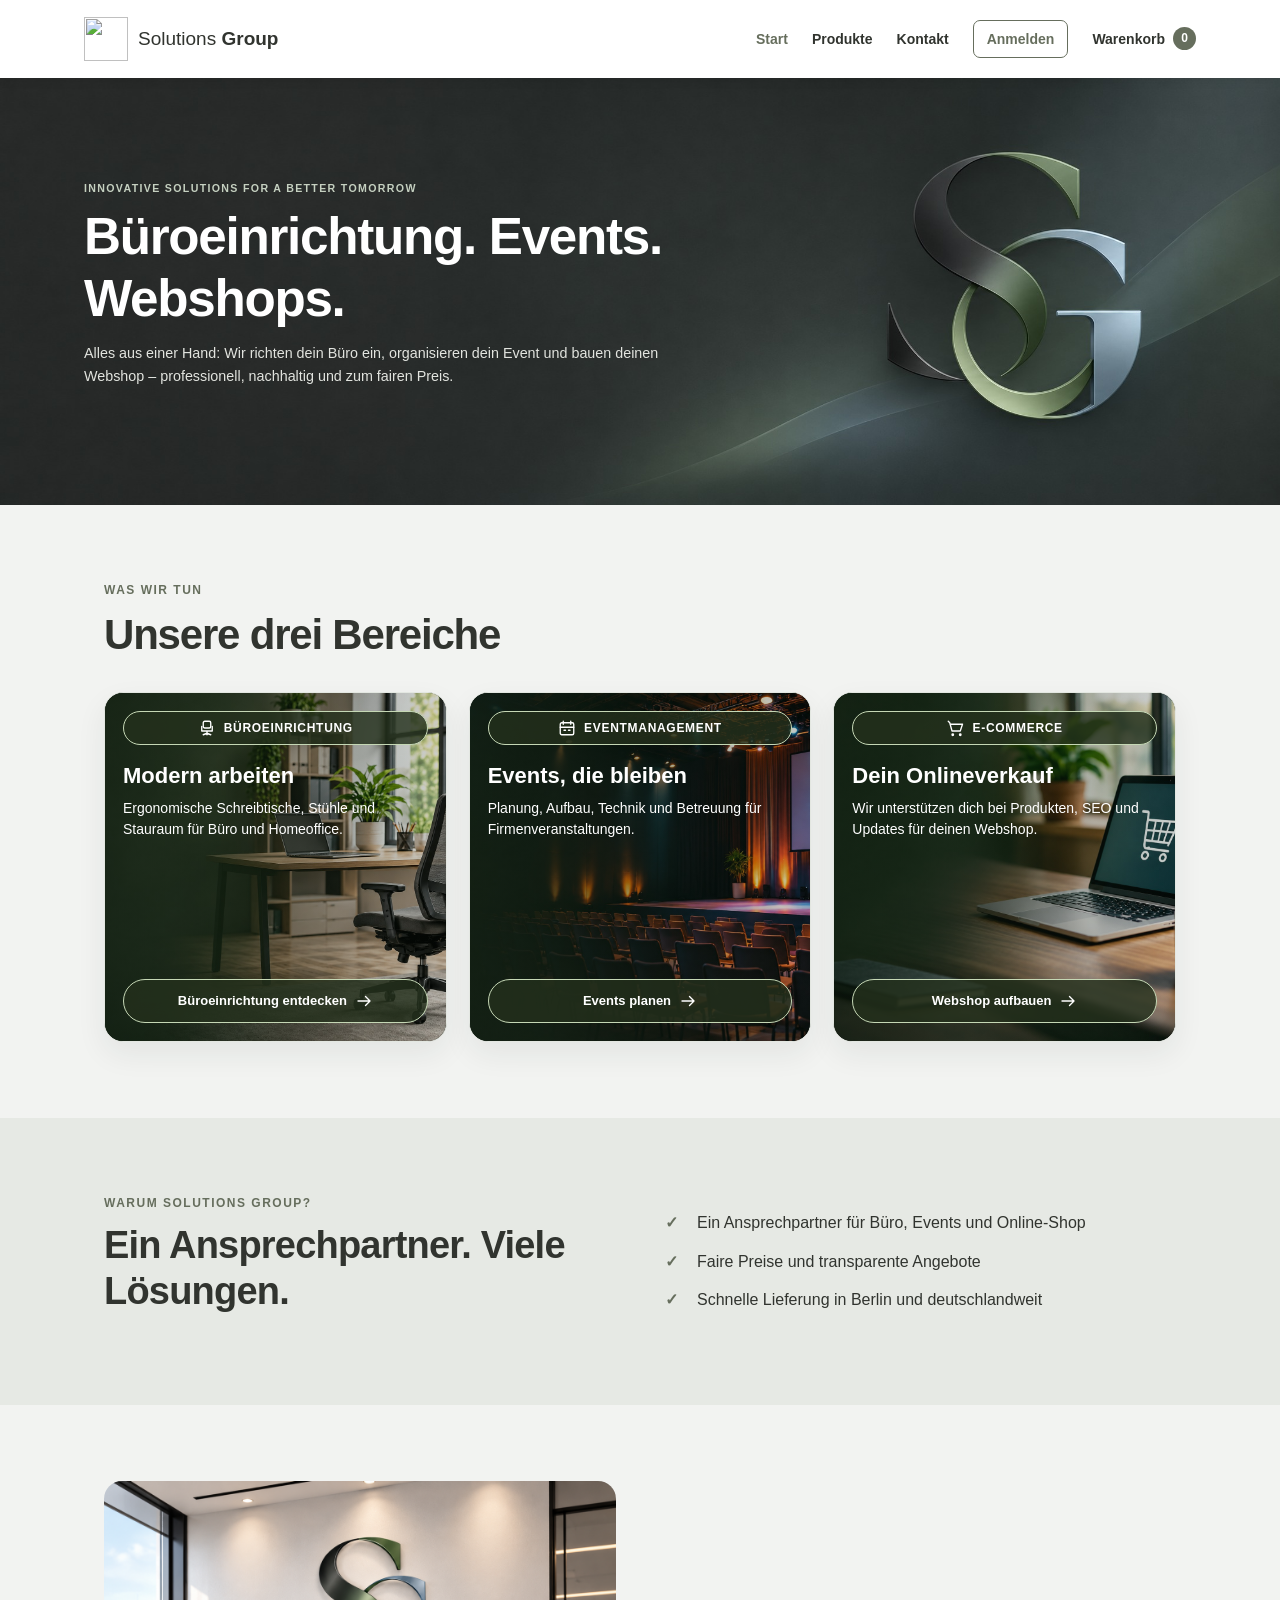
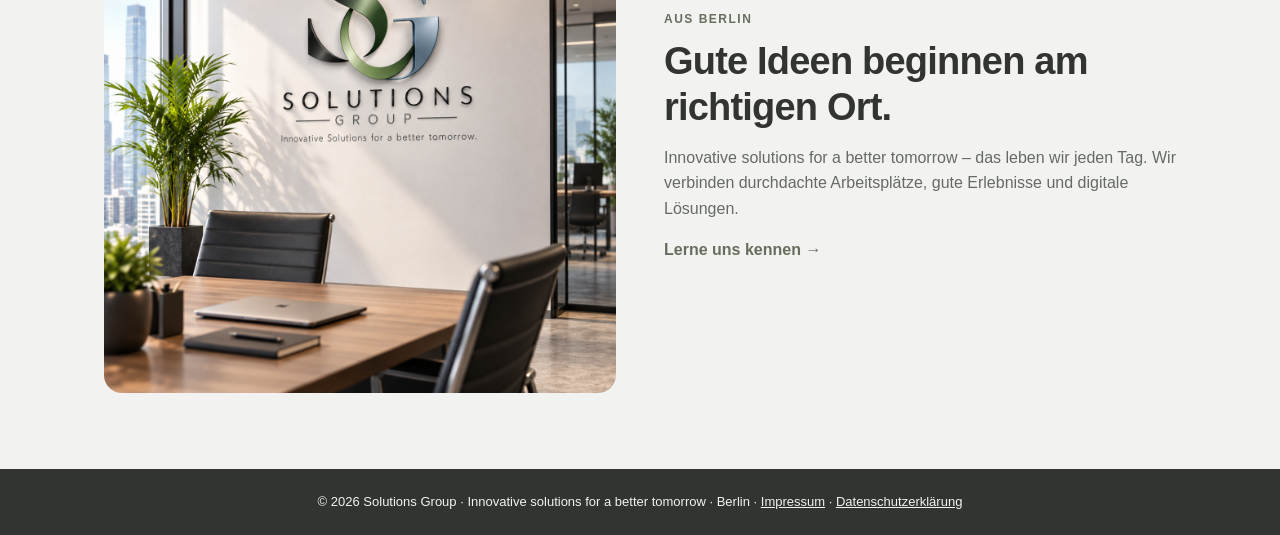
==== commit 915de2af: "Vereinheitliche die drei Bereichskarten mit Büroeinrichtung, Eventmanagement und E-Commerce Setzt gl" ====
--- a/vorschau-landingpages/index.html
+++ b/vorschau-landingpages/index.html
@@ -965,19 +965,19 @@
 }
 </style><style>
 .office-photo { display: block; width: 100%; height: auto; border-radius: 18px; }
-</style><link rel="stylesheet" href="css/warenkorb.css?v=warenkorb-1"></head>
+</style><link rel="stylesheet" href="css/warenkorb.css?v=warenkorb-1"><link rel="icon" type="image/svg+xml" sizes="any" href="sg-favicon.svg?v=sg-white-20261120"><link rel="stylesheet" href="css/bereichskarten.css?v=bereichskarten-1"></head>
   <body>
     <header class="site-header">
       <div class="nav">
-        <a class="brand" href="index.html?v=warenkorb-1" aria-label="Solutions Group – Startseite">
+        <a class="brand" href="index.html?v=bereichskarten-20261120" aria-label="Solutions Group – Startseite">
           <span class="brand-mark" aria-hidden="true"><img src="https://testseite-ubungsfirma.web.app/images/logo.png" alt="" width="44" height="44"></span>
           <span>Solutions <strong>Group</strong></span>
         </a>
         <nav aria-label="Hauptnavigation">
-          <a aria-current="page" href="index.html?v=warenkorb-1">Start</a>
-          <a href="produkte.html?v=warenkorb-1">Produkte</a>
-          <a href="kontakt.html?v=warenkorb-1">Kontakt</a>
-          <a class="nav-auth-link" data-auth-action href="login.html?v=warenkorb-1">Anmelden</a>
+          <a aria-current="page" href="index.html?v=bereichskarten-20261120">Start</a>
+          <a href="produkte.html?v=bereichskarten-20261120">Produkte</a>
+          <a href="kontakt.html?v=bereichskarten-20261120">Kontakt</a>
+          <a class="nav-auth-link" data-auth-action href="login.html?v=bereichskarten-20261120">Anmelden</a>
           <button class="cart-link" type="button" data-open-cart aria-haspopup="dialog" aria-controls="sharedCartDialog" aria-expanded="false">Warenkorb <span class="cart-badge" data-cart-count>0</span></button>
         </nav>
       </div>
@@ -999,23 +999,26 @@
           <h2>Unsere drei Bereiche</h2>
         </div>
         <div class="grid">
-          <a
-            class="card service-card"
-            href="produkte.html?v=warenkorb-1"
-          >
-            <img src="https://testseite-ubungsfirma.web.app/images/startseite-bueromoebel.png" alt="BÜROMÖBEL. Modern arbeiten. Ergonomische Schreibtische, Stühle und Stauraum für Büro und Homeoffice. Büromöbel entdecken." width="1015" height="768" loading="lazy" decoding="async">
+          <a class="card service-card" href="produkte.html?v=bereichskarten-20261120" aria-label="Büroeinrichtung entdecken">
+            <img class="service-background" src="images/bereich-office.jpg" alt="" width="1440" height="1080" loading="lazy" decoding="async">
+            <span class="service-category"><svg viewBox="0 0 24 24" fill="none" stroke="currentColor" stroke-width="1.8" stroke-linecap="round" stroke-linejoin="round" aria-hidden="true" focusable="false"><rect x="7" y="3" width="10" height="9" rx="2"/><path d="M5 10v6h14v-6M12 16v5m-5 0 5-2 5 2"/></svg><span class="service-category-label">Büroeinrichtung</span></span>
+            <h3 class="service-title">Modern arbeiten</h3>
+            <p class="service-description">Ergonomische Schreibtische, Stühle und Stauraum für Büro und Homeoffice.</p>
+            <span class="service-action"><span class="service-action-label">Büroeinrichtung entdecken</span><svg viewBox="0 0 24 24" fill="none" stroke="currentColor" stroke-width="1.8" stroke-linecap="round" stroke-linejoin="round" aria-hidden="true" focusable="false"><path d="M4 12h16m-6-6 6 6-6 6"/></svg></span>
           </a>
-          <a
-            class="card service-card"
-            href="events.html?v=warenkorb-1"
-          >
-            <img src="https://testseite-ubungsfirma.web.app/images/startseite-events.png" alt="EVENTMANAGEMENT. Events, die bleiben. Planung, Aufbau, Technik und Betreuung für Firmenveranstaltungen. Events planen." width="1015" height="768" loading="lazy" decoding="async">
+          <a class="card service-card" href="events.html?v=bereichskarten-20261120" aria-label="Events planen">
+            <img class="service-background" src="images/bereich-events.jpg" alt="" width="1440" height="1080" loading="lazy" decoding="async">
+            <span class="service-category"><svg viewBox="0 0 24 24" fill="none" stroke="currentColor" stroke-width="1.8" stroke-linecap="round" stroke-linejoin="round" aria-hidden="true" focusable="false"><rect x="3" y="5" width="18" height="16" rx="2"/><path d="M7 3v4m10-4v4M3 11h18m-13 4h2m4 0h2"/></svg><span class="service-category-label">Eventmanagement</span></span>
+            <h3 class="service-title">Events, die bleiben</h3>
+            <p class="service-description">Planung, Aufbau, Technik und Betreuung für Firmenveranstaltungen.</p>
+            <span class="service-action"><span class="service-action-label">Events planen</span><svg viewBox="0 0 24 24" fill="none" stroke="currentColor" stroke-width="1.8" stroke-linecap="round" stroke-linejoin="round" aria-hidden="true" focusable="false"><path d="M4 12h16m-6-6 6 6-6 6"/></svg></span>
           </a>
-          <a
-            class="card service-card"
-            href="webshops.html?v=warenkorb-1"
-          >
-            <img src="https://testseite-ubungsfirma.web.app/images/startseite-webshops.png" alt="WEBSHOPS. Online verkaufen. Wir unterstützen dich bei Design, Produkten, SEO und Updates für deinen Webshop. Webshop aufbauen." width="1015" height="768" loading="lazy" decoding="async">
+          <a class="card service-card" href="webshops.html?v=bereichskarten-20261120" aria-label="Webshop aufbauen">
+            <img class="service-background" src="images/bereich-commerce.jpg" alt="" width="1440" height="1080" loading="lazy" decoding="async">
+            <span class="service-category"><svg viewBox="0 0 24 24" fill="none" stroke="currentColor" stroke-width="1.8" stroke-linecap="round" stroke-linejoin="round" aria-hidden="true" focusable="false"><path d="m3 3 2 2 3 11h11l3-9H6"/><circle cx="9" cy="21" r="1"/><circle cx="19" cy="21" r="1"/></svg><span class="service-category-label">E-Commerce</span></span>
+            <h3 class="service-title">Dein Onlineverkauf</h3>
+            <p class="service-description">Wir unterstützen dich bei Produkten, SEO und Updates für deinen Webshop.</p>
+            <span class="service-action"><span class="service-action-label">Webshop aufbauen</span><svg viewBox="0 0 24 24" fill="none" stroke="currentColor" stroke-width="1.8" stroke-linecap="round" stroke-linejoin="round" aria-hidden="true" focusable="false"><path d="M4 12h16m-6-6 6 6-6 6"/></svg></span>
           </a>
         </div>
       </section>
@@ -1040,13 +1043,13 @@
           <p class="eyebrow">Aus Berlin</p>
           <h2>Gute Ideen beginnen am richtigen Ort.</h2>
           <p>Innovative solutions for a better tomorrow – das leben wir jeden Tag. Wir verbinden durchdachte Arbeitsplätze, gute Erlebnisse und digitale Lösungen.</p>
-          <a class="text-link" href="kontakt.html?v=warenkorb-1">Lerne uns kennen <span aria-hidden="true">→</span></a>
+          <a class="text-link" href="kontakt.html?v=bereichskarten-20261120">Lerne uns kennen <span aria-hidden="true">→</span></a>
         </div>
       </section>
     </main>
 
     <footer class="site-footer">
-      <p>© <span data-year>2026</span> Solutions Group · Innovative solutions for a better tomorrow · Berlin · <a href="impressum.html?v=warenkorb-1">Impressum</a> · <a href="datenschutzerklarung.html?v=warenkorb-1">Datenschutzerklärung</a></p>
+      <p>© <span data-year>2026</span> Solutions Group · Innovative solutions for a better tomorrow · Berlin · <a href="impressum.html?v=bereichskarten-20261120">Impressum</a> · <a href="datenschutzerklarung.html?v=bereichskarten-20261120">Datenschutzerklärung</a></p>
     </footer>
 
 <dialog class="sg-cart-dialog" id="sharedCartDialog" aria-labelledby="sharedCartTitle">
@@ -1109,7 +1112,7 @@
         </section>
       </div>
     </dialog>
-<script src="js/vorschau.js?v=warenkorb-1" defer></script>
-<script src="js/warenkorb.js?v=warenkorb-2" defer></script>
+<script src="js/vorschau.js?v=bereichskarten-20261120" defer></script>
+<script src="js/warenkorb.js?v=bereichskarten-20261120" defer></script>
 </body>
 </html>
--- a/vorschau-landingpages/css/bereichskarten.css
+++ b/vorschau-landingpages/css/bereichskarten.css
@@ -0,0 +1,14 @@
+/* Drei gleich große Bildkarten mit echten, einheitlichen Beschriftungen. */
+.services-section .service-card { position: relative; isolation: isolate; display: flex; flex-direction: column; min-height: 350px; padding: 18px; border-radius: 19px; color: #fff; line-height: 1.5; background: #172219; }
+.services-section .service-card > .service-background { position: absolute; inset: 0; z-index: -2; display: block; width: 100%; height: 100%; object-fit: cover; object-position: 65% center; }
+.services-section .service-card::after { position: absolute; inset: 0; z-index: -1; content: ""; background: linear-gradient(90deg, rgb(16 30 18 / 60%), rgb(16 30 18 / 20%)); }
+.services-section .service-category, .services-section .service-action { box-sizing: border-box; display: flex; flex: 0 0 auto; align-items: center; justify-content: center; width: 100%; gap: 8px; padding: 0 12px; border: 1px solid #c5d7b5; border-radius: 999px; background: rgb(35 48 28 / 80%); color: #fff; font-weight: 700; }
+.services-section .service-category { height: 34px; font-size: 12px; letter-spacing: .7px; text-transform: uppercase; }
+.services-section .service-category > svg { width: 18px; height: 18px; flex: 0 0 18px; }
+.services-section .service-title { margin: 18px 0 8px; color: #fff; font-size: 22px; line-height: 1.2; }
+.services-section .service-description { min-height: 63px; margin: 0 0 18px; color: #fff; font-size: 14px; line-height: 1.5; }
+.services-section .service-action { height: 44px; margin-top: auto; font-size: 13px; letter-spacing: 0; }
+.services-section .service-action > svg { width: 18px; height: 18px; flex: 0 0 18px; }
+.services-section .service-card:hover .service-action { background: rgb(72 86 58 / 95%); }
+.services-section .service-card:focus-visible { outline: 3px solid #d8c17c; outline-offset: 4px; }
+@media (max-width: 1000px) { .services-section .grid { grid-template-columns: 1fr; max-width: 480px; margin-inline: auto; } }
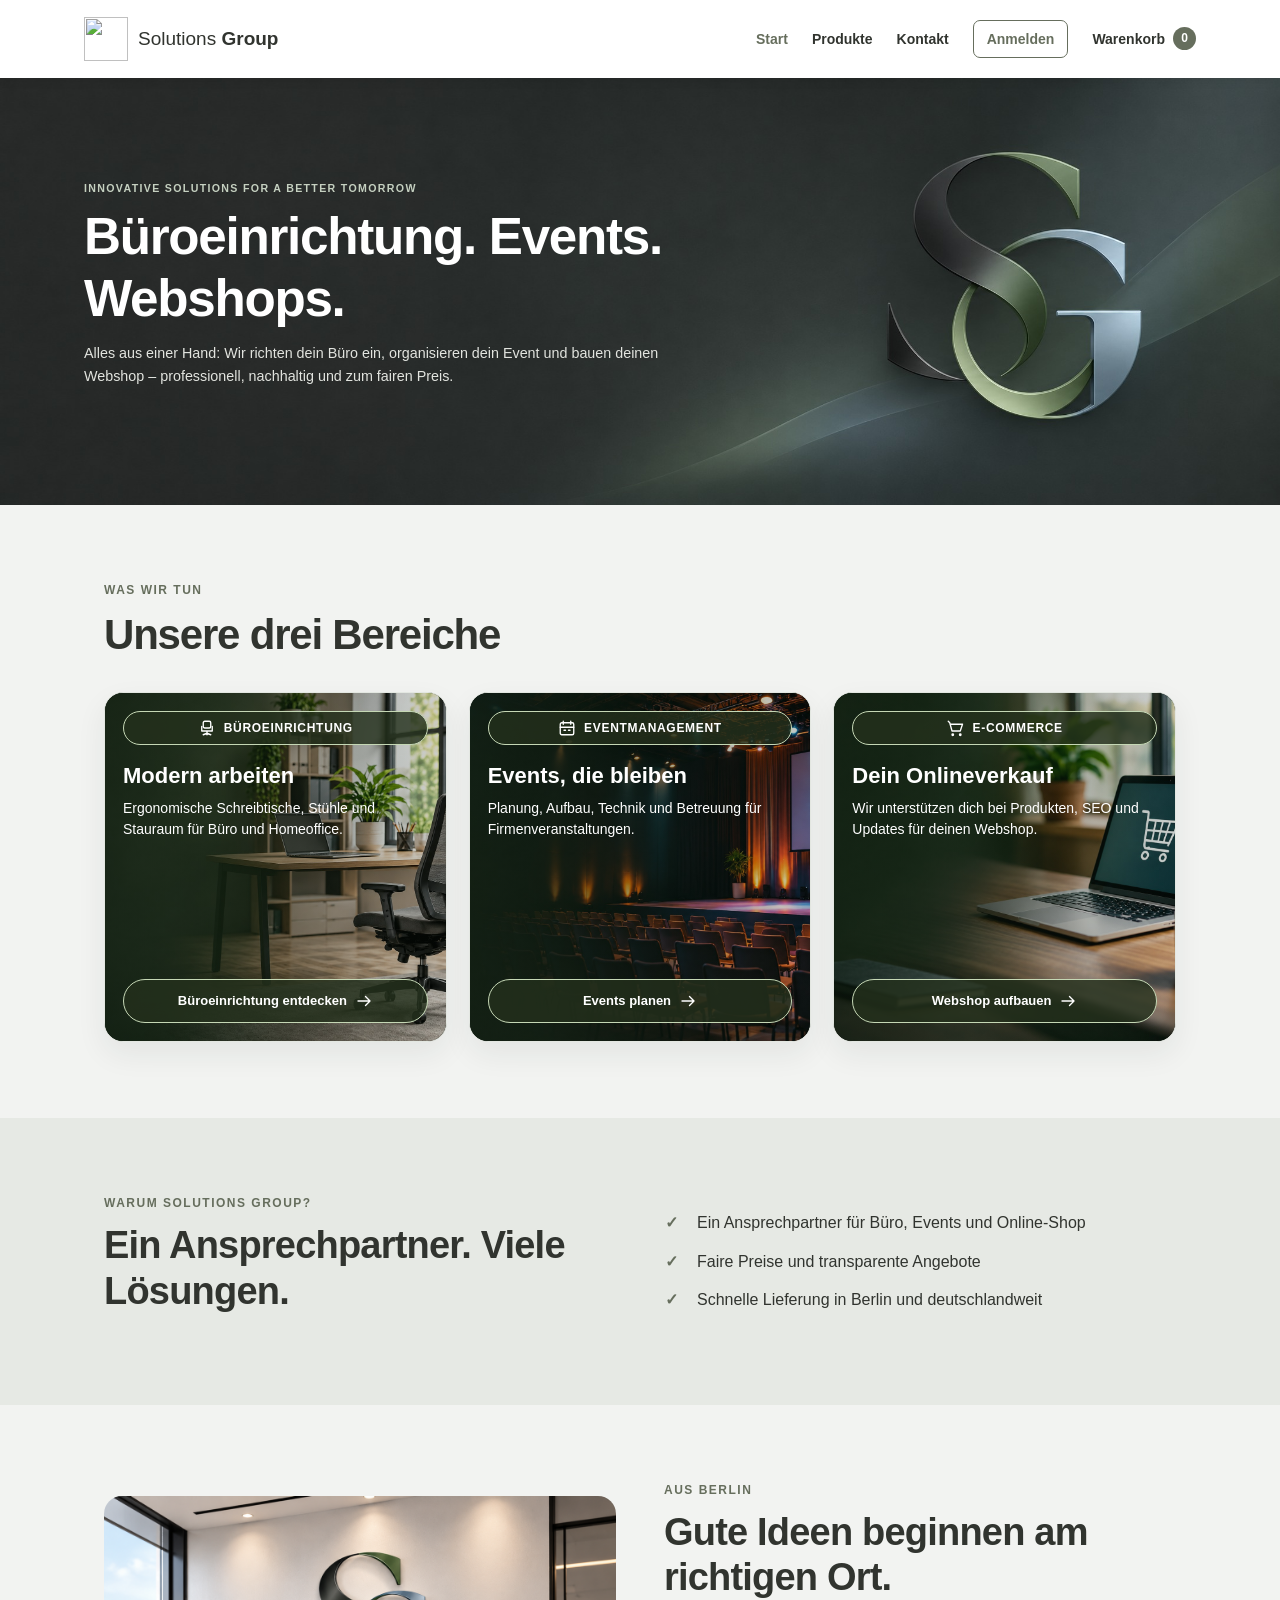
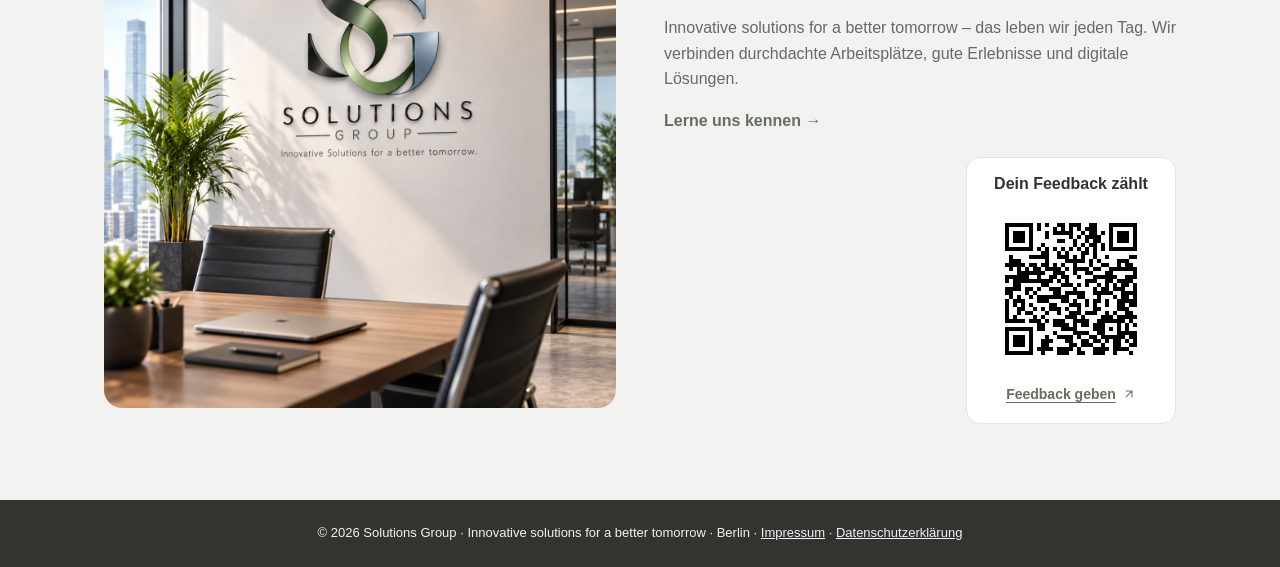
==== commit be6e65b2: "Ergänze Feedback-QR mit freigegebenem Rickroll auf Start und Kontakt Platziert den anklickbaren QR-C" ====
--- a/vorschau-landingpages/index.html
+++ b/vorschau-landingpages/index.html
@@ -965,19 +965,19 @@
 }
 </style><style>
 .office-photo { display: block; width: 100%; height: auto; border-radius: 18px; }
-</style><link rel="stylesheet" href="css/warenkorb.css?v=warenkorb-1"><link rel="icon" type="image/svg+xml" sizes="any" href="sg-favicon.svg?v=sg-white-20261120"><link rel="stylesheet" href="css/bereichskarten.css?v=bereichskarten-1"></head>
+</style><link rel="stylesheet" href="css/warenkorb.css?v=warenkorb-1"><link rel="icon" type="image/svg+xml" sizes="any" href="sg-favicon.svg?v=sg-white-20261120"><link rel="stylesheet" href="css/bereichskarten.css?v=bereichskarten-1"><link rel="stylesheet" href="css/feedback.css?v=feedback-1"></head>
   <body>
     <header class="site-header">
       <div class="nav">
-        <a class="brand" href="index.html?v=bereichskarten-20261120" aria-label="Solutions Group – Startseite">
+        <a class="brand" href="index.html?v=feedback-20261120" aria-label="Solutions Group – Startseite">
           <span class="brand-mark" aria-hidden="true"><img src="https://testseite-ubungsfirma.web.app/images/logo.png" alt="" width="44" height="44"></span>
           <span>Solutions <strong>Group</strong></span>
         </a>
         <nav aria-label="Hauptnavigation">
-          <a aria-current="page" href="index.html?v=bereichskarten-20261120">Start</a>
-          <a href="produkte.html?v=bereichskarten-20261120">Produkte</a>
-          <a href="kontakt.html?v=bereichskarten-20261120">Kontakt</a>
-          <a class="nav-auth-link" data-auth-action href="login.html?v=bereichskarten-20261120">Anmelden</a>
+          <a aria-current="page" href="index.html?v=feedback-20261120">Start</a>
+          <a href="produkte.html?v=feedback-20261120">Produkte</a>
+          <a href="kontakt.html?v=feedback-20261120">Kontakt</a>
+          <a class="nav-auth-link" data-auth-action href="login.html?v=feedback-20261120">Anmelden</a>
           <button class="cart-link" type="button" data-open-cart aria-haspopup="dialog" aria-controls="sharedCartDialog" aria-expanded="false">Warenkorb <span class="cart-badge" data-cart-count>0</span></button>
         </nav>
       </div>
@@ -999,21 +999,21 @@
           <h2>Unsere drei Bereiche</h2>
         </div>
         <div class="grid">
-          <a class="card service-card" href="produkte.html?v=bereichskarten-20261120" aria-label="Büroeinrichtung entdecken">
+          <a class="card service-card" href="produkte.html?v=feedback-20261120" aria-label="Büroeinrichtung entdecken">
             <img class="service-background" src="images/bereich-office.jpg" alt="" width="1440" height="1080" loading="lazy" decoding="async">
             <span class="service-category"><svg viewBox="0 0 24 24" fill="none" stroke="currentColor" stroke-width="1.8" stroke-linecap="round" stroke-linejoin="round" aria-hidden="true" focusable="false"><rect x="7" y="3" width="10" height="9" rx="2"/><path d="M5 10v6h14v-6M12 16v5m-5 0 5-2 5 2"/></svg><span class="service-category-label">Büroeinrichtung</span></span>
             <h3 class="service-title">Modern arbeiten</h3>
             <p class="service-description">Ergonomische Schreibtische, Stühle und Stauraum für Büro und Homeoffice.</p>
             <span class="service-action"><span class="service-action-label">Büroeinrichtung entdecken</span><svg viewBox="0 0 24 24" fill="none" stroke="currentColor" stroke-width="1.8" stroke-linecap="round" stroke-linejoin="round" aria-hidden="true" focusable="false"><path d="M4 12h16m-6-6 6 6-6 6"/></svg></span>
           </a>
-          <a class="card service-card" href="events.html?v=bereichskarten-20261120" aria-label="Events planen">
+          <a class="card service-card" href="events.html?v=feedback-20261120" aria-label="Events planen">
             <img class="service-background" src="images/bereich-events.jpg" alt="" width="1440" height="1080" loading="lazy" decoding="async">
             <span class="service-category"><svg viewBox="0 0 24 24" fill="none" stroke="currentColor" stroke-width="1.8" stroke-linecap="round" stroke-linejoin="round" aria-hidden="true" focusable="false"><rect x="3" y="5" width="18" height="16" rx="2"/><path d="M7 3v4m10-4v4M3 11h18m-13 4h2m4 0h2"/></svg><span class="service-category-label">Eventmanagement</span></span>
             <h3 class="service-title">Events, die bleiben</h3>
             <p class="service-description">Planung, Aufbau, Technik und Betreuung für Firmenveranstaltungen.</p>
             <span class="service-action"><span class="service-action-label">Events planen</span><svg viewBox="0 0 24 24" fill="none" stroke="currentColor" stroke-width="1.8" stroke-linecap="round" stroke-linejoin="round" aria-hidden="true" focusable="false"><path d="M4 12h16m-6-6 6 6-6 6"/></svg></span>
           </a>
-          <a class="card service-card" href="webshops.html?v=bereichskarten-20261120" aria-label="Webshop aufbauen">
+          <a class="card service-card" href="webshops.html?v=feedback-20261120" aria-label="Webshop aufbauen">
             <img class="service-background" src="images/bereich-commerce.jpg" alt="" width="1440" height="1080" loading="lazy" decoding="async">
             <span class="service-category"><svg viewBox="0 0 24 24" fill="none" stroke="currentColor" stroke-width="1.8" stroke-linecap="round" stroke-linejoin="round" aria-hidden="true" focusable="false"><path d="m3 3 2 2 3 11h11l3-9H6"/><circle cx="9" cy="21" r="1"/><circle cx="19" cy="21" r="1"/></svg><span class="service-category-label">E-Commerce</span></span>
             <h3 class="service-title">Dein Onlineverkauf</h3>
@@ -1043,13 +1043,20 @@
           <p class="eyebrow">Aus Berlin</p>
           <h2>Gute Ideen beginnen am richtigen Ort.</h2>
           <p>Innovative solutions for a better tomorrow – das leben wir jeden Tag. Wir verbinden durchdachte Arbeitsplätze, gute Erlebnisse und digitale Lösungen.</p>
-          <a class="text-link" href="kontakt.html?v=bereichskarten-20261120">Lerne uns kennen <span aria-hidden="true">→</span></a>
+          <a class="text-link" href="kontakt.html?v=feedback-20261120">Lerne uns kennen <span aria-hidden="true">→</span></a>
+          <aside class="sg-feedback sg-feedback-home" aria-label="Feedback">
+            <h3>Dein Feedback zählt</h3>
+            <a class="sg-feedback-code" href="https://www.youtube.com/watch?v=dQw4w9WgXcQ" target="_blank" rel="noopener noreferrer" aria-label="Feedback geben (öffnet einen neuen Tab)">
+              <img src="images/feedback-qr.png" alt="QR-Code zum Feedback" width="164" height="164" loading="lazy" decoding="async">
+            </a>
+            <a class="sg-feedback-link" href="https://www.youtube.com/watch?v=dQw4w9WgXcQ" target="_blank" rel="noopener noreferrer">Feedback geben <svg width="14" height="14" viewBox="0 0 24 24" fill="none" stroke="currentColor" stroke-width="1.8" stroke-linecap="round" stroke-linejoin="round" aria-hidden="true" focusable="false"><path d="M7 17 17 7M7 7h10v10"/></svg></a>
+          </aside>
         </div>
       </section>
     </main>
 
     <footer class="site-footer">
-      <p>© <span data-year>2026</span> Solutions Group · Innovative solutions for a better tomorrow · Berlin · <a href="impressum.html?v=bereichskarten-20261120">Impressum</a> · <a href="datenschutzerklarung.html?v=bereichskarten-20261120">Datenschutzerklärung</a></p>
+      <p>© <span data-year>2026</span> Solutions Group · Innovative solutions for a better tomorrow · Berlin · <a href="impressum.html?v=feedback-20261120">Impressum</a> · <a href="datenschutzerklarung.html?v=feedback-20261120">Datenschutzerklärung</a></p>
     </footer>
 
 <dialog class="sg-cart-dialog" id="sharedCartDialog" aria-labelledby="sharedCartTitle">
@@ -1112,7 +1119,7 @@
         </section>
       </div>
     </dialog>
-<script src="js/vorschau.js?v=bereichskarten-20261120" defer></script>
-<script src="js/warenkorb.js?v=bereichskarten-20261120" defer></script>
+<script src="js/vorschau.js?v=feedback-20261120" defer></script>
+<script src="js/warenkorb.js?v=feedback-20261120" defer></script>
 </body>
 </html>
--- a/vorschau-landingpages/css/feedback.css
+++ b/vorschau-landingpages/css/feedback.css
@@ -0,0 +1,8 @@
+.sg-feedback { box-sizing: border-box; width: 210px; max-width: 100%; margin-top: 24px; padding: 16px; border: 1px solid #e2e5df; border-radius: 14px; background: #fff; color: var(--dark, #31342f); text-align: center; }
+.sg-feedback-home { margin-left: auto; }
+.sg-feedback-contact { margin-right: auto; }
+.sg-feedback h3 { margin: 0 0 12px; color: var(--dark, #31342f); font-size: 16px; line-height: 1.3; }
+.sg-feedback-code { display: block; width: 164px; max-width: 100%; margin: 0 auto; background: #fff; }
+.sg-feedback-code img { display: block; width: 100%; height: auto; image-rendering: pixelated; }
+.sg-feedback-link { display: inline-flex; align-items: center; gap: 6px; margin-top: 12px; color: var(--green, #666e5d); font-size: 14px; font-weight: 700; text-underline-offset: 3px; }
+.sg-feedback a:focus-visible { outline: 3px solid #d8c17c; outline-offset: 4px; }
